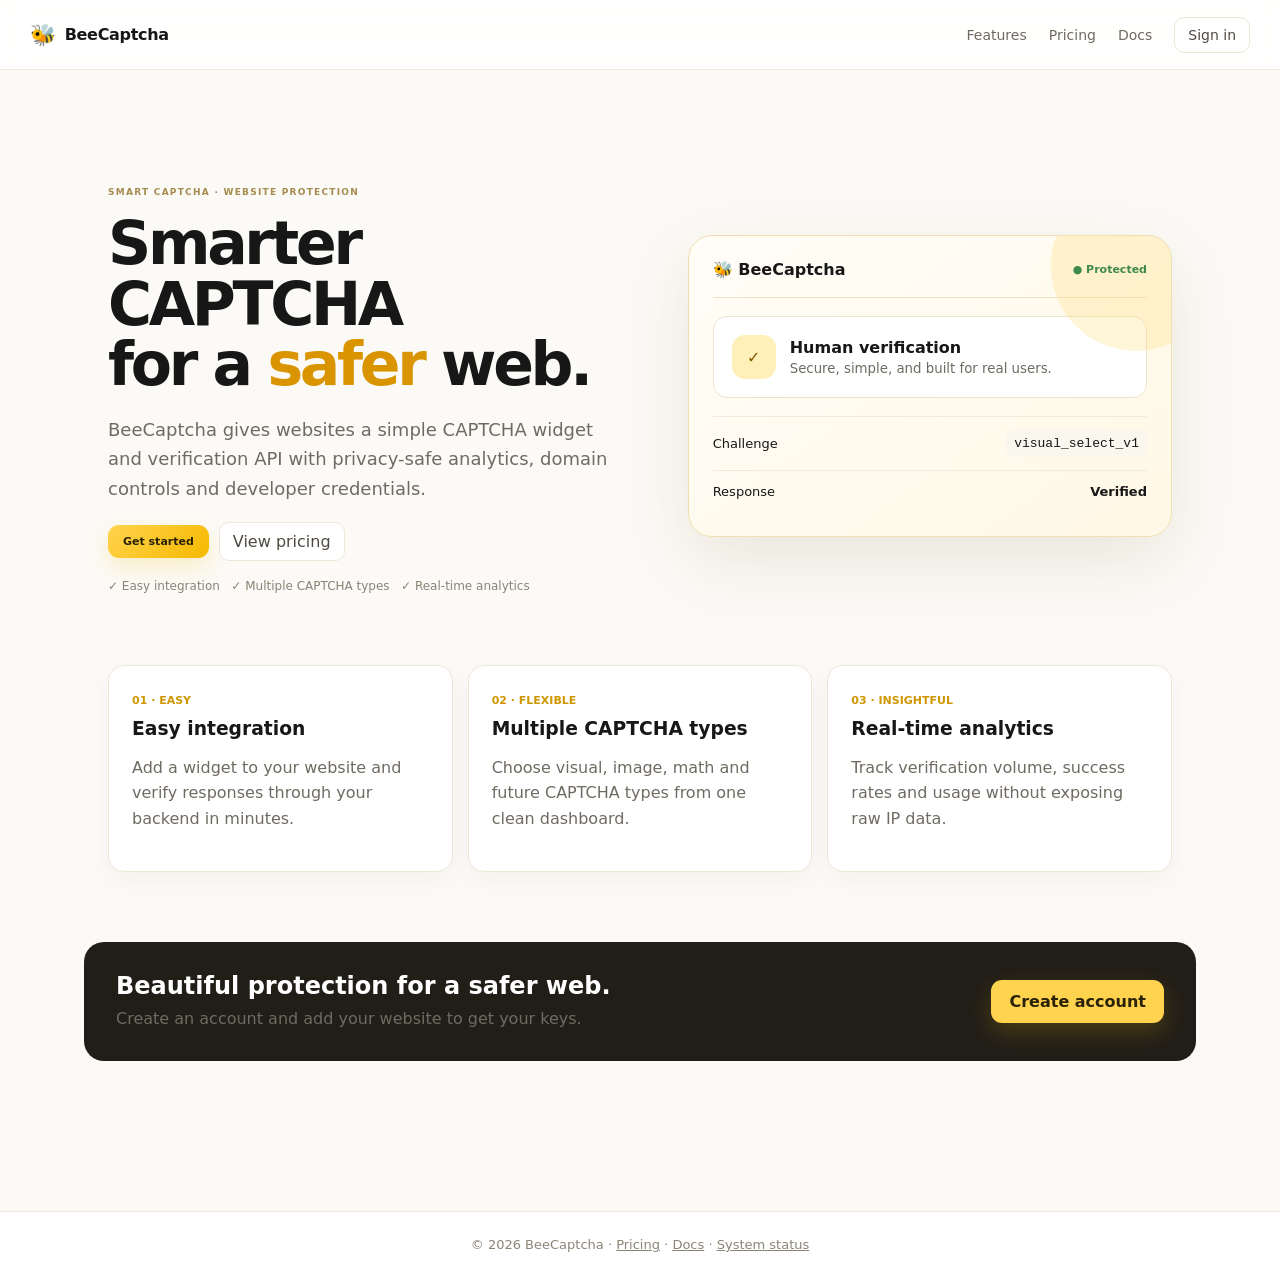
==== index.html @ d2705b49 "Add files via upload" ====
<!doctype html>
<html lang="vi">
<head>
<!-- BeeCaptcha v8 -->
<meta charset="utf-8"><meta name="viewport" content="width=device-width,initial-scale=1">
<title>BeeCaptcha — CAPTCHA API for websites</title>
<link rel="stylesheet" href="styles.css">
</head>
<body>
<header>
  <a class="brand" href="index.html">BeeCaptcha</a>
  <nav><a href="#features">Features</a><a href="pricing.html">Pricing</a><a href="docs.html">Docs</a><a href="login.html" class="ghost">Sign in</a></nav>
</header>
<main>
<section class="hero">
  <div>
    <span class="eyebrow">SMART CAPTCHA · WEBSITE PROTECTION</span>
    <h1>Smarter CAPTCHA<br>for a <span>safer</span> web.</h1>
    <p class="lead">BeeCaptcha gives websites a simple CAPTCHA widget and verification API with privacy-safe analytics, domain controls and developer credentials.</p>
    <div class="hero-actions"><a class="cta" href="login.html">Get started</a><a class="secondary" href="pricing.html">View pricing</a></div>
    <div class="trust">✓ Easy integration &nbsp; ✓ Multiple CAPTCHA types &nbsp; ✓ Real-time analytics</div>
  </div>
  <div class="hero-card">
    <div class="mock-top"><span>🐝 BeeCaptcha</span><span class="status">● Protected</span></div>
    <div class="mock-box"><div class="shield">✓</div><div><b>Human verification</b><small>Secure, simple, and built for real users.</small></div></div>
    <div class="mock-row"><span>Challenge</span><code>visual_select_v1</code></div>
    <div class="mock-row"><span>Response</span><strong>Verified</strong></div>
  </div>
</section>
<section id="features" class="feature-grid">
  <article><b>01 · EASY</b><h3>Easy integration</h3><p>Add a widget to your website and verify responses through your backend in minutes.</p></article>
  <article><b>02 · FLEXIBLE</b><h3>Multiple CAPTCHA types</h3><p>Choose visual, image, math and future CAPTCHA types from one clean dashboard.</p></article>
  <article><b>03 · INSIGHTFUL</b><h3>Real-time analytics</h3><p>Track verification volume, success rates and usage without exposing raw IP data.</p></article>
</section>
<section class="cta-band"><div><h2>Beautiful protection for a safer web.</h2><p>Create an account and add your website to get your keys.</p></div><a class="cta" href="login.html">Create account</a></section>
</main>
<footer>© 2026 BeeCaptcha · <a href="pricing.html">Pricing</a> · <a href="docs.html">Docs</a> · <a href="health.html">System status</a></footer>
</body></html>
---- styles.css ----
:root{--honey:#f6b900;--honey-2:#ffd34d;--cream:#fffaf0;--ink:#171717;--muted:#6f6b62;--line:#eee7d8;--card:#fff;--soft:#fff7df;--green:#16845b;--red:#c94343;--shadow:0 14px 40px rgba(68,48,8,.07)}
*{box-sizing:border-box}html{scroll-behavior:smooth}body{margin:0;font-family:Inter,ui-sans-serif,system-ui,-apple-system,BlinkMacSystemFont,"Segoe UI",sans-serif;background:#fbfaf6;color:var(--ink)}a{color:inherit}button,input,textarea,select{font:inherit}.brand{display:inline-flex;align-items:center;gap:9px;font-weight:850;color:var(--ink);text-decoration:none;letter-spacing:-.02em}.brand:before{content:"🐝";font-size:21px}.brand-mark{display:inline-grid;place-items:center;width:34px;height:34px;border-radius:11px;background:linear-gradient(135deg,#ffd34d,#f4ad00);box-shadow:0 5px 15px rgba(246,185,0,.22)}
header{height:70px;background:rgba(255,255,255,.9);border-bottom:1px solid var(--line);display:flex;align-items:center;justify-content:space-between;padding:0 30px;backdrop-filter:blur(12px);position:sticky;top:0;z-index:20}header nav{display:flex;align-items:center;gap:22px;color:#706b60;font-size:14px}header nav a{text-decoration:none}header nav a:hover{color:var(--ink)}
main{max-width:1160px;margin:0 auto;padding:38px 24px 80px}.top{display:flex;justify-content:space-between;align-items:end;gap:20px;margin-bottom:22px}.top small,.eyebrow{font-size:11px;letter-spacing:.16em;color:#9a8e73;font-weight:800}.top h1{font-size:34px;letter-spacing:-.035em;margin:7px 0}.top p{margin:0;color:var(--muted)}
button,#newSite{border:0;border-radius:11px;padding:10px 15px;font-weight:750;cursor:pointer;background:linear-gradient(135deg,var(--honey-2),var(--honey));color:#2a2109;box-shadow:0 6px 18px rgba(246,185,0,.18)}button:hover,#newSite:hover,.cta:hover{transform:translateY(-1px);filter:saturate(1.04)}.ghost,.secondary{background:#fff;color:#4f4a40;border:1px solid var(--line);box-shadow:none;border-radius:10px;padding:9px 13px;cursor:pointer}.ghost:hover,.secondary:hover{background:#fffaf0;border-color:#e4d7b7}.cta{display:inline-flex;align-items:center;justify-content:center;text-decoration:none;border-radius:11px;padding:12px 18px;font-weight:800;background:linear-gradient(135deg,var(--honey-2),var(--honey));color:#2a2109;box-shadow:0 9px 24px rgba(246,185,0,.2);transition:.16s}.secondary{display:inline-flex;text-decoration:none}
.alert{padding:11px 14px;border-radius:11px;margin:0 0 16px;display:none}.alert:not(:empty){display:block}.alert.ok{background:#edf9f3;color:#126d4c}.alert.bad{background:#fff0f0;color:#a53232}.billing-card{background:linear-gradient(90deg,#fff9e8,#fff);border:1px solid #f0dfae;border-radius:15px;padding:15px 18px;margin-bottom:18px;display:flex;align-items:center;gap:12px;box-shadow:0 7px 24px rgba(98,71,13,.04)}.billing-card:before{content:"✦";display:grid;place-items:center;width:34px;height:34px;border-radius:10px;background:#fff0b9;color:#8d6400}.billing-card b{font-size:13px}.billing-card span{font-size:12px;color:var(--muted)}
.sites{display:grid;gap:14px}.site{background:var(--card);border:1px solid var(--line);border-radius:17px;padding:19px;box-shadow:var(--shadow);transition:.16s}.site:hover{box-shadow:0 18px 48px rgba(68,48,8,.1);transform:translateY(-1px)}.sitehead{display:flex;justify-content:space-between;gap:14px;align-items:flex-start}.sitehead h2{margin:0 7px 7px 0;font-size:18px;display:inline-block;letter-spacing:-.02em}.siteactions{display:flex;gap:7px;flex-wrap:wrap;justify-content:flex-end}.pill{display:inline-block;border-radius:999px;background:#f7f3e8;color:#6c6558;padding:4px 9px;font-size:10px;margin-right:4px;font-weight:800;letter-spacing:.04em}.pill.active{background:#eaf8f1;color:#08754d}.pill.disabled{background:#fff0f0;color:#ad3b3b}.row{display:flex;align-items:center;gap:12px;border-top:1px solid #f3eee4;padding:12px 0;font-size:14px}.row b{width:82px;color:#9a9386;font-size:10px;text-transform:uppercase;letter-spacing:.08em}.row code{flex:1;overflow:auto;background:#faf8f3;padding:8px 10px;border-radius:8px;font-size:11px;color:#534d43}.row:last-child code{font-size:10px}.empty{background:#fff;border:1px dashed #dfd4bd;border-radius:16px;padding:45px;text-align:center;color:var(--muted)}
dialog{border:0;border-radius:20px;padding:25px;width:min(590px,calc(100vw - 28px));box-shadow:0 28px 80px rgba(45,32,5,.2);color:var(--ink)}dialog::backdrop{background:rgba(31,24,8,.38);backdrop-filter:blur(4px)}dialog h2{margin:0 0 7px;letter-spacing:-.03em}label{display:block;font-size:13px;font-weight:700;margin-top:15px;color:#4b463d}input,textarea,select{display:block;width:100%;margin-top:7px;padding:11px 12px;border:1px solid #ddd5c4;border-radius:10px;background:#fff;color:var(--ink);outline:none}input:focus,textarea:focus,select:focus{border-color:#efb600;box-shadow:0 0 0 3px rgba(246,185,0,.12)}textarea{resize:vertical}.muted{color:var(--muted);font-size:13px}.actions{display:flex;justify-content:flex-end;gap:8px;margin-top:22px}.secret{display:block;background:#211e18;color:#fff;padding:14px;border-radius:11px;word-break:break-all;margin-top:14px}.stats{display:grid;grid-template-columns:repeat(4,1fr);gap:10px;margin:18px 0 24px}.stats>div{background:#fffaf0;border:1px solid #eee2c4;border-radius:13px;padding:15px}.stats b{display:block;font-size:24px}.stats span{display:block;color:var(--muted);font-size:12px;margin-top:3px}.events{border-top:1px solid var(--line)}.events>div{display:flex;align-items:center;gap:8px;padding:10px 0;border-bottom:1px solid #f1ede5;font-size:13px}.events time{margin-left:auto;color:var(--muted);font-size:12px}.dot{width:8px;height:8px;border-radius:50%;display:inline-block;background:#aaa}.dot.ok{background:#1aaa73}.dot.fail{background:#df5757}
/* Landing */.hero{max-width:1160px;margin:0 auto;padding:72px 24px 52px;display:grid;grid-template-columns:1.04fr .96fr;gap:55px;align-items:center}.hero h1{font-size:60px;line-height:1.01;letter-spacing:-.055em;margin:14px 0 20px}.hero h1 span{color:#d99400}.lead{font-size:18px;line-height:1.65;color:var(--muted);max-width:650px}.hero-actions{display:flex;gap:10px;margin:28px 0 18px}.trust{font-size:12px;color:#8a8376}.hero-card{position:relative;background:linear-gradient(145deg,#fffdf7,#fff8e6);border:1px solid #f0dfb0;border-radius:24px;padding:24px;box-shadow:0 24px 70px rgba(112,77,5,.11);overflow:hidden}.hero-card:after{content:"";position:absolute;width:170px;height:170px;border-radius:50%;background:rgba(255,211,77,.22);right:-50px;top:-55px}.mock-top,.mock-row{display:flex;justify-content:space-between;gap:12px;align-items:center}.mock-top{font-weight:850;padding-bottom:18px;border-bottom:1px solid #eee3c8}.status{font-size:11px;color:#08754d}.mock-box{display:flex;gap:14px;align-items:center;background:#fff;border:1px solid #eee4ce;border-radius:14px;padding:18px;margin:18px 0}.shield{width:44px;height:44px;border-radius:13px;display:grid;place-items:center;background:#fff0b9;color:#805900;font-weight:900}.mock-box small{display:block;color:var(--muted);margin-top:4px}.mock-row{padding:13px 0;border-top:1px solid #f0eadf;font-size:13px}.mock-row code{background:#faf7ee;padding:6px 8px;border-radius:7px}.feature-grid{max-width:1160px;margin:0 auto;padding:20px 24px 70px;display:grid;grid-template-columns:repeat(3,1fr);gap:15px}.feature-grid article{background:#fff;border:1px solid var(--line);border-radius:16px;padding:23px;box-shadow:0 8px 25px rgba(68,48,8,.04)}.feature-grid article>b{font-size:11px;color:#d09600}.feature-grid h3{margin:10px 0 7px}.feature-grid p,.cta-band p{color:var(--muted);line-height:1.6}.cta-band{max-width:1112px;margin:0 auto 70px;background:#211e18;color:#fff;border-radius:20px;padding:30px 32px;display:flex;justify-content:space-between;align-items:center;gap:20px}.cta-band h2{margin:0}.cta-band p{margin:6px 0 0}.cta-band .cta{background:#ffd34d;color:#2a2109}footer{text-align:center;border-top:1px solid var(--line);padding:25px;color:#8b8477;font-size:13px;background:#fff}
/* Auth */.auth{max-width:520px;margin:0 auto;padding:70px 22px}.auth .brand{margin-bottom:25px}.box{background:#fff;border:1px solid var(--line);border-radius:20px;padding:30px;box-shadow:0 20px 60px rgba(68,48,8,.08)}.box h1{margin:0 0 8px;letter-spacing:-.035em}.box p{color:var(--muted)}.box .cta{width:100%;margin-top:12px;cursor:pointer}.box input{font-size:15px}.box #msg{margin-top:14px;color:#08754d;font-size:13px}
/* CAPTCHA picker */.captcha-picker{margin-top:17px}.picker-label{font-size:13px;font-weight:800;color:#4b463d}.captcha-options{display:grid;grid-template-columns:repeat(2,minmax(0,1fr));gap:10px;margin-top:10px}.captcha-options.compact{grid-template-columns:repeat(2,minmax(0,1fr))}.captcha-option{position:relative;text-align:left;display:flex;align-items:center;gap:11px;min-height:76px;padding:12px;border:1px solid #e1d8c5;border-radius:13px;background:#fff;color:var(--ink);cursor:pointer;transition:.15s}.captcha-option:hover{border-color:#e5b625;background:#fffaf0}.captcha-option.selected{border:2px solid #e6ab00;padding:11px;background:#fff9e5;box-shadow:0 5px 15px rgba(246,185,0,.1)}.captcha-icon{width:39px;height:39px;display:grid;place-items:center;flex:0 0 39px;border-radius:11px;background:#fff0b9;color:#805900;font-weight:850;font-size:18px}.captcha-option b{display:block;font-size:13px}.captcha-option small{display:block;color:#7b756a;font-size:11px;line-height:1.35;margin-top:3px}.captcha-check{position:absolute;right:9px;top:8px;width:18px;height:18px;border-radius:50%;display:none;place-items:center;background:#e4aa00;color:#fff;font-size:11px}.captcha-option.selected .captcha-check{display:grid}.captcha-badge{display:inline-flex;align-items:center;padding:6px 9px;border-radius:999px;background:#fff4ce;color:#7a5800;font-size:12px;font-weight:750}
/* Integration */.narrow{max-width:1000px;margin:0 auto;padding:30px 24px 70px}.topbar{position:static;height:auto;border:0;padding:0;background:transparent;backdrop-filter:none}.compact-hero{padding:50px 0 28px;display:block}.compact-hero h1{font-size:44px;letter-spacing:-.045em;max-width:800px}.codebox{display:block;overflow:auto;white-space:pre-wrap;background:#211e18;color:#fff6d9;padding:17px;border-radius:12px;line-height:1.55;font-size:12px;margin:14px 0}.card{background:#fff;border:1px solid var(--line);border-radius:17px;padding:22px;margin:14px 0;box-shadow:0 9px 30px rgba(68,48,8,.04)}.primary{background:linear-gradient(135deg,var(--honey-2),var(--honey))}.warning{border-left:4px solid #e8b100;background:#fffaf0}.warning li{margin:8px 0}
/* Pricing */.pricing{display:grid;grid-template-columns:repeat(3,1fr);gap:18px;margin-top:30px}.price{background:#fff;border:1px solid var(--line);border-radius:18px;padding:27px;box-shadow:0 9px 28px rgba(68,48,8,.04);position:relative}.price.featured{border:2px solid #efb400;box-shadow:0 14px 42px rgba(246,185,0,.14);transform:translateY(-5px)}.price.featured:before{content:"MOST POPULAR";position:absolute;right:17px;top:17px;background:#fff0b9;color:#7b5800;font-size:9px;font-weight:900;padding:5px 8px;border-radius:999px;letter-spacing:.08em}.price h2{margin:0}.amount{font-size:38px;font-weight:850;margin:16px 0 5px;letter-spacing:-.04em}.per{color:var(--muted);font-size:13px}.price ul{padding-left:20px;line-height:2;color:#5d584f}.price button{width:100%;margin-top:14px;padding:11px;border-radius:10px;border:1px solid #dfd5c1;background:#fff;cursor:pointer;font-weight:750}.price.featured button{background:linear-gradient(135deg,var(--honey-2),var(--honey));color:#2a2109;border-color:#e5ae00}.note{margin-top:28px;color:var(--muted);font-size:13px}
/* App dashboard shell */.app-body{background:#fbfaf6}.app-shell{min-height:100vh;display:grid;grid-template-columns:238px 1fr}.app-sidebar{position:sticky;top:0;height:100vh;background:#fff;border-right:1px solid var(--line);padding:23px 16px;display:flex;flex-direction:column}.app-sidebar .brand{padding:0 10px 24px}.side-nav{display:grid;gap:5px}.side-nav a{display:flex;align-items:center;gap:11px;text-decoration:none;color:#777064;padding:11px 12px;border-radius:10px;font-size:13px;font-weight:650}.side-nav a:hover,.side-nav a.active{background:#fff3ca;color:#765300}.side-nav a span{width:20px;text-align:center;font-size:15px}.side-bottom{margin-top:auto;background:#fff9e8;border:1px solid #f0dfae;border-radius:14px;padding:14px}.side-bottom b{display:block}.side-bottom small{display:block;color:var(--muted);margin:5px 0 12px}.app-content{min-width:0}.app-topbar{height:72px;background:rgba(255,255,255,.88);border-bottom:1px solid var(--line);display:flex;align-items:center;justify-content:space-between;padding:0 30px;position:sticky;top:0;z-index:10;backdrop-filter:blur(12px)}.search{max-width:500px;flex:1;background:#faf8f3;border:1px solid #eee5d3;border-radius:11px;padding:10px 13px;color:#8a8376;font-size:13px}.profile{display:flex;align-items:center;gap:10px;font-size:12px}.avatar{width:34px;height:34px;border-radius:50%;display:grid;place-items:center;background:#25231e;color:#fff;font-weight:800}.profile small{display:block;color:var(--muted)}.app-main{max-width:none;margin:0;padding:30px 32px 70px}.dashboard-hero{background:linear-gradient(110deg,#fff9e8,#fffdf8 62%,#fff4c9);border:1px solid #f0dfb0;border-radius:20px;padding:28px;display:flex;justify-content:space-between;gap:24px;align-items:center;overflow:hidden;position:relative}.dashboard-hero:after{content:"🐝";position:absolute;right:40px;top:25px;font-size:72px;opacity:.16}.dashboard-hero h1{font-size:30px;letter-spacing:-.04em;margin:8px 0}.dashboard-hero p{color:var(--muted);max-width:650px;margin:0}.hero-chips{display:flex;gap:8px;flex-wrap:wrap;margin-top:18px}.hero-chip{background:#fff;border:1px solid #eee0bd;padding:8px 11px;border-radius:10px;font-size:11px;font-weight:700;color:#6d5b2b}.dashboard-stats{display:grid;grid-template-columns:repeat(4,1fr);gap:12px;margin:16px 0}.stat-card{background:#fff;border:1px solid var(--line);border-radius:15px;padding:17px;box-shadow:0 7px 25px rgba(68,48,8,.04)}.stat-card small{color:#8e877a}.stat-card b{display:block;font-size:28px;letter-spacing:-.04em;margin:7px 0}.stat-card span{font-size:11px;color:#18805a}.section-head{display:flex;justify-content:space-between;align-items:center;margin:24px 0 11px}.section-head h2{font-size:18px;margin:0}.section-head p{font-size:12px;color:var(--muted);margin:3px 0 0}.quick-grid{display:grid;grid-template-columns:repeat(4,1fr);gap:10px;margin-bottom:18px}.quick-card{background:#fff;border:1px solid var(--line);border-radius:14px;padding:15px;text-decoration:none}.quick-card strong{display:block;font-size:13px}.quick-card small{display:block;color:var(--muted);margin-top:5px;line-height:1.4}.quick-icon{width:35px;height:35px;border-radius:10px;display:grid;place-items:center;background:#fff0b9;margin-bottom:10px}.dashboard-sites .site{border-radius:15px}.dashboard-sites .sitehead{align-items:center}.dashboard-sites .row{display:none}.dashboard-sites .sitehead>div:first-child:after{content:"Protected website";display:block;font-size:11px;color:#9a9386;margin-top:3px}.dashboard-bottom{display:grid;grid-template-columns:1.2fr .8fr;gap:14px;margin-top:14px}.panel{background:#fff;border:1px solid var(--line);border-radius:16px;padding:19px}.panel h3{margin:0 0 14px}.panel p{color:var(--muted);font-size:13px;line-height:1.5}.pro-panel{background:linear-gradient(145deg,#fff8df,#fff);border-color:#f0dfb0}
@media(max-width:980px){.app-shell{grid-template-columns:74px 1fr}.app-sidebar{padding:18px 10px}.app-sidebar .brand{font-size:0;justify-content:center}.app-sidebar .brand:before{font-size:24px}.side-nav a{justify-content:center}.side-nav a span{font-size:17px}.side-nav a:not(.active){font-size:0}.side-bottom{display:none}.dashboard-stats,.quick-grid{grid-template-columns:repeat(2,1fr)}.dashboard-bottom{grid-template-columns:1fr}.dashboard-hero:after{right:15px}}
@media(max-width:760px){header{padding:0 16px}header nav a:not(.ghost){display:none}main{padding:28px 14px}.hero{grid-template-columns:1fr;padding-top:45px;gap:30px}.hero h1{font-size:45px}.feature-grid{grid-template-columns:1fr}.cta-band{margin:0 14px 50px;flex-direction:column;align-items:flex-start}.top,.sitehead{align-items:stretch;flex-direction:column}.row{flex-wrap:wrap}.row b{width:100%}.stats{grid-template-columns:repeat(2,1fr)}.captcha-options,.captcha-options.compact{grid-template-columns:1fr}.pricing{grid-template-columns:1fr}.price.featured{transform:none}.app-shell{display:block}.app-sidebar{position:fixed;left:0;right:0;bottom:0;top:auto;height:64px;z-index:30;border-right:0;border-top:1px solid var(--line);padding:7px 12px}.app-sidebar .brand,.side-bottom{display:none}.side-nav{display:flex;justify-content:space-around}.side-nav a{font-size:0;padding:7px 12px}.side-nav a span{font-size:18px}.app-topbar{padding:0 14px}.search{display:none}.app-main{padding:18px 14px 85px}.dashboard-hero{padding:21px}.dashboard-hero h1{font-size:25px}.dashboard-hero:after{display:none}.dashboard-stats{grid-template-columns:repeat(2,1fr)}.quick-grid{grid-template-columns:repeat(2,1fr)}}
/* BeeCaptcha production dashboard refinement */
.dashboard-hero{min-height:250px;padding:34px 38px;background:radial-gradient(circle at 88% 20%,rgba(255,211,77,.28),transparent 28%),linear-gradient(115deg,#fff8df 0%,#fffdf8 58%,#fff5cc 100%)}
.hero-copy{position:relative;z-index:2}.hero-copy h1{font-size:36px;line-height:1.08;margin:10px 0 12px;letter-spacing:-.055em}.hero-copy h1 em{font-style:normal;color:#d79c00}.hero-copy p{max-width:620px;line-height:1.6}.hero-actions{display:flex;gap:10px;align-items:center;margin-top:20px}.hero-link{background:#fff}.hero-art{position:relative;width:260px;height:180px;flex:0 0 260px}.bee-mark{position:absolute;right:64px;top:27px;font-size:88px;filter:drop-shadow(0 12px 12px rgba(130,91,0,.13));transform:rotate(-6deg)}.shield-mark{position:absolute;right:34px;bottom:23px;width:55px;height:55px;border-radius:18px;display:grid;place-items:center;background:#ffc928;color:#473300;font-weight:900;font-size:25px;box-shadow:0 12px 25px rgba(225,167,0,.2);transform:rotate(7deg)}.hex{position:absolute;width:68px;height:59px;background:#ffe7a1;clip-path:polygon(25% 0,75% 0,100% 50%,75% 100%,25% 100%,0 50%);opacity:.55}.hex.h1{right:8px;top:10px}.hex.h2{left:10px;bottom:10px;width:48px;height:42px}.hero-chips{margin-top:20px}.dashboard-stats{gap:14px}.stat-card{position:relative;min-height:112px;padding:17px 17px 15px 58px}.stat-icon{position:absolute;left:17px;top:19px;width:31px;height:31px;border-radius:10px;display:grid;place-items:center;font-weight:900}.sites-icon{background:#fff0c0;color:#b57900}.verify-icon{background:#e5f7ec;color:#168255}.blocked-icon{background:#ffe9e9;color:#d75b5b}.plan-icon{background:#eee8ff;color:#7454c9}.stat-card b{font-size:27px}.billing-card.premium-billing{display:flex;align-items:center;justify-content:space-between;gap:18px;padding:14px 17px}.premium-billing>div{display:grid;grid-template-columns:auto auto auto;align-items:center;gap:12px}.billing-label{font-size:11px;text-transform:uppercase;letter-spacing:.08em;color:#a0937c}.premium-billing b{font-size:14px}.premium-billing span:last-child{color:var(--muted);font-size:12px}.small-cta{padding:8px 12px;font-size:11px}.site-card-modern{padding:17px 18px;display:grid;grid-template-columns:minmax(220px,1.4fr) auto minmax(220px,1fr);grid-template-areas:"main meta key" "actions actions actions";gap:13px 18px;border:1px solid #e9e2d4;background:#fff;box-shadow:0 7px 26px rgba(68,48,8,.035)}.site-main{grid-area:main;display:flex;gap:12px;align-items:center}.site-avatar{width:42px;height:42px;border-radius:13px;display:grid;place-items:center;background:linear-gradient(145deg,#fff0b5,#ffd64f);color:#725100;font-weight:900;box-shadow:inset 0 0 0 1px rgba(177,126,0,.1)}.site-avatar.large{width:52px;height:52px;font-size:18px}.site-title-row{display:flex;align-items:center;gap:8px}.site-title h2{font-size:14px;margin:0}.site-title p{font-size:11px;color:#8e877a;margin:4px 0 0;max-width:230px;overflow:hidden;text-overflow:ellipsis;white-space:nowrap}.site-meta{grid-area:meta;display:flex;align-items:center;gap:8px;justify-content:center}.site-plan{font-size:10px;color:#8a8171;font-weight:800}.site-key-preview{grid-area:key;display:grid;grid-template-columns:auto 1fr auto;align-items:center;gap:8px;background:#faf8f3;border:1px solid #eee7d9;padding:7px 8px;border-radius:10px}.site-key-preview small{font-size:9px;color:#9a9182;text-transform:uppercase}.site-key-preview code{font-size:10px;overflow:hidden;text-overflow:ellipsis;white-space:nowrap}.site-key-preview button{padding:5px 8px;font-size:10px}.site-actions{grid-area:actions;border-top:1px solid #f0ece4;padding-top:12px;display:flex;gap:7px;justify-content:flex-end}.site-actions .ghost{padding:7px 10px;font-size:10px}.icon-button{border:1px solid #e7dfcf;background:#fff;border-radius:9px;cursor:pointer;padding:6px 9px}.dashboard-grid{display:grid;grid-template-columns:1.35fr .65fr;gap:14px;margin-top:14px}.panel-head{display:flex;justify-content:space-between;align-items:flex-start;gap:12px}.panel-head h3{margin:0;font-size:15px}.panel-head p{margin:4px 0 0;color:var(--muted);font-size:11px}.mini-chart{height:160px;margin-top:16px;display:flex;align-items:flex-end}.bars{width:100%;height:140px;display:grid;grid-template-columns:repeat(30,1fr);gap:3px;align-items:end}.bar-day{height:100%;display:flex;align-items:flex-end;justify-content:center}.bar-stack{height:100%;width:100%;display:flex;flex-direction:column-reverse;justify-content:flex-start;align-items:center;gap:1px}.bar-stack i{display:block;width:70%;min-height:0;border-radius:3px 3px 1px 1px}.bar-ok{background:#f5bf27}.bar-bad{background:#f2a3a3}.chart-axis{display:flex;justify-content:space-between;color:#a29a8b;font-size:9px;margin-top:4px}.chart-legend{display:flex;gap:18px;font-size:10px;color:#8b8478;margin-top:10px}.chart-legend span{display:flex;align-items:center;gap:5px}.chart-legend i{width:7px;height:7px;border-radius:50%;display:inline-block}.legend-success{background:#f5bf27}.legend-failed{background:#f2a3a3}.activity-list{margin-top:13px}.activity-item{display:grid;grid-template-columns:28px 1fr auto;gap:9px;align-items:center;padding:10px 0;border-bottom:1px solid #f1ede5}.activity-item:last-child{border-bottom:0}.activity-dot{width:26px;height:26px;border-radius:9px;display:grid;place-items:center;font-size:11px;font-weight:900}.activity-dot.success{background:#e5f7ec;color:#168255}.activity-dot.failed{background:#ffe9e9;color:#c64f4f}.activity-item b{display:block;font-size:11px}.activity-item small{display:block;color:#958c7d;font-size:10px;margin-top:2px}.activity-item time{font-size:9px;color:#a29a8d}.chart-empty{height:100%;display:grid;place-items:center;color:#9b9385;font-size:11px;width:100%}.quick-section{margin-top:5px}.quick-card{position:relative;min-height:120px}.quick-card>span:last-child{position:absolute;right:15px;top:17px;color:#9e8960}.pro-banner{margin-top:18px;border:1px solid #efdfb0;border-radius:18px;padding:22px 24px;background:linear-gradient(115deg,#fff8de,#fffdf8);display:flex;justify-content:space-between;align-items:center;gap:20px}.pro-banner h2{margin:5px 0 4px;font-size:21px}.pro-banner p{margin:0;color:var(--muted);font-size:12px}.empty-modern{text-align:center;padding:46px 24px}.empty-icon{font-size:36px;margin-bottom:6px}.empty-modern h3{margin:4px 0}.empty-modern p{color:var(--muted);font-size:12px;margin:6px 0 16px}.detail-dialog{width:min(720px,calc(100% - 28px));border:0;border-radius:20px;padding:0;box-shadow:0 30px 100px rgba(33,29,20,.24);background:#fff}.detail-dialog::backdrop{background:rgba(28,24,17,.38);backdrop-filter:blur(3px)}.detail-dialog form{padding:26px}.dialog-close{position:absolute;right:17px;top:15px;border:0;background:#f7f4ee;width:30px;height:30px;border-radius:50%;font-size:20px;cursor:pointer;color:#70685b}.detail-head{display:flex;align-items:center;gap:12px;padding-right:35px}.detail-head h2{margin:2px 0;font-size:21px}.detail-head p{margin:0;color:var(--muted);font-size:11px}.detail-head>.pill{margin-left:auto}.detail-grid{display:grid;grid-template-columns:repeat(3,1fr);gap:9px;margin:20px 0}.detail-box{background:#faf8f3;border:1px solid #eee7da;border-radius:12px;padding:13px}.detail-box small{display:block;color:#9a9182;font-size:9px;text-transform:uppercase;letter-spacing:.08em}.detail-box b{display:block;margin-top:5px;font-size:12px}.detail-section{border-top:1px solid #eee9df;padding-top:17px;margin-top:17px}.detail-section h3{font-size:13px;margin:0 0 8px}.detail-code{display:block;padding:12px;border-radius:10px;background:#211e18;color:#fff4ce;overflow:auto}.detail-actions{display:flex;gap:8px}.muted{color:var(--muted)}
@media(max-width:980px){.site-card-modern{grid-template-columns:1fr auto;grid-template-areas:"main meta" "key key" "actions actions"}.dashboard-grid{grid-template-columns:1fr}.hero-art{opacity:.65}.premium-billing>div{grid-template-columns:auto auto}.premium-billing span:last-child{grid-column:1/-1}.premium-billing{align-items:flex-start}}
@media(max-width:760px){.dashboard-hero{padding:24px}.hero-copy h1{font-size:28px}.hero-art{display:none}.hero-actions{flex-wrap:wrap}.site-card-modern{grid-template-columns:1fr;grid-template-areas:"main" "meta" "key" "actions"}.site-meta{justify-content:flex-start}.site-actions{justify-content:flex-start;flex-wrap:wrap}.dashboard-grid{grid-template-columns:1fr}.premium-billing{display:block}.premium-billing .small-cta{display:inline-block;margin-top:10px}.detail-grid{grid-template-columns:1fr}.detail-actions{flex-direction:column}.pro-banner{align-items:flex-start;flex-direction:column}.quick-card{min-height:105px}}

/* BeeCaptcha analytics workspace */
.analytics-dialog{width:min(1040px,calc(100% - 24px));max-height:min(900px,calc(100vh - 24px));border:0;border-radius:24px;padding:0;background:#fbfaf7;box-shadow:0 34px 110px rgba(38,31,17,.28);overflow:auto}.analytics-dialog::backdrop{background:rgba(29,24,17,.44);backdrop-filter:blur(5px)}.analytics-dialog form{padding:28px}.analytics-modal-head{display:flex;justify-content:space-between;gap:20px;align-items:flex-start;padding-bottom:20px;border-bottom:1px solid #ece5d9}.analytics-modal-head h2{font-size:25px;letter-spacing:-.035em;margin:5px 0 3px}.analytics-modal-head .muted{font-size:11px;margin:0}.analytics-head-actions{display:flex;align-items:center;gap:8px}.analytics-head-actions .dialog-close{position:static;flex:0 0 auto}.analytics-head-actions button:disabled{opacity:.45;cursor:not-allowed}.analytics-kpis{display:grid;grid-template-columns:repeat(4,1fr);gap:10px;margin:18px 0}.analytics-kpi{display:flex;align-items:center;gap:10px;background:#fff;border:1px solid #eee6d8;border-radius:15px;padding:14px;box-shadow:0 5px 18px rgba(55,42,12,.035)}.analytics-kpi>div{min-width:0}.analytics-kpi small{display:block;text-transform:uppercase;letter-spacing:.06em;color:#9c927f;font-size:8px}.analytics-kpi b{display:block;font-size:21px;margin-top:3px;letter-spacing:-.025em}.analytics-kpi span:last-child{display:block;color:#9a9182;font-size:9px;margin-top:2px;white-space:nowrap;overflow:hidden;text-overflow:ellipsis}.kpi-icon{width:34px;height:34px;border-radius:11px;display:grid;place-items:center;font-weight:900;flex:0 0 auto}.kpi-icon.yellow{background:#fff0bf;color:#b37a00}.kpi-icon.green{background:#e5f7ec;color:#168255}.kpi-icon.red{background:#ffe9e9;color:#c84e4e}.kpi-icon.purple{background:#eee8ff;color:#7454c9}.analytics-main-grid{display:grid;grid-template-columns:1.55fr .75fr;gap:12px}.analytics-card{background:#fff;border:1px solid #ece5d9;border-radius:17px;padding:18px;box-shadow:0 5px 18px rgba(55,42,12,.025)}.analytics-card-head{display:flex;justify-content:space-between;gap:12px;align-items:flex-start}.analytics-card-head h3{font-size:13px;margin:0}.analytics-card-head p{font-size:10px;color:#978e80;margin:4px 0 0}.analytics-badge{font-size:9px;font-weight:800;color:#8d6c25;background:#fff6d8;border:1px solid #f1e0a9;padding:5px 8px;border-radius:999px;white-space:nowrap}.trend-chart{display:grid;grid-template-columns:32px 1fr;gap:8px;margin-top:20px;height:185px}.trend-y{display:flex;flex-direction:column;justify-content:space-between;color:#aaa293;font-size:8px;text-align:right;padding:0 0 4px}.trend-bars{display:grid;grid-template-columns:repeat(30,1fr);gap:3px;height:100%;align-items:end;border-bottom:1px solid #eee8dc;background:repeating-linear-gradient(to bottom,transparent 0,transparent 45px,#f1ede6 46px)}.trend-day{height:100%;display:flex;align-items:flex-end}.trend-stack{height:100%;width:100%;display:flex;flex-direction:column-reverse;justify-content:flex-start;align-items:center;gap:1px}.trend-stack i{display:block;width:72%;border-radius:3px 3px 1px 1px}.trend-ok{background:#f3bd27}.trend-fail{background:#ee9c9c}.trend-axis{display:flex;justify-content:space-between;padding:5px 0 0 40px;color:#a59c8d;font-size:8px}.analytics-legend{margin-top:8px}.snapshot-card{min-width:0}.snapshot-row{display:flex;justify-content:space-between;align-items:center;gap:10px;padding:11px 0;border-bottom:1px solid #f0ece4;font-size:10px}.snapshot-row:last-child{border-bottom:0}.snapshot-row>span{color:#958c7d}.snapshot-row b{font-size:10px;text-align:right}.events-card{margin-top:12px}.event-list{margin-top:12px;display:grid;grid-template-columns:1fr 1fr;gap:0 20px}.event-row{display:grid;grid-template-columns:28px 1fr auto;align-items:center;gap:8px;padding:10px 0;border-bottom:1px solid #f0ece4}.event-row:nth-last-child(-n+2){border-bottom:0}.event-status{width:25px;height:25px;border-radius:8px;display:grid;place-items:center;font-size:10px;font-weight:900}.event-status.ok{background:#e6f7ec;color:#168255}.event-status.fail{background:#ffe8e8;color:#c84e4e}.event-row b{display:block;font-size:10px}.event-row small{display:block;font-size:9px;color:#9c9384;margin-top:2px}.event-row strong{font-size:9px;color:#7f776b}.event-row strong{font-weight:800}.analytics-empty{padding:35px 10px;text-align:center;display:grid;gap:4px;color:#978e80}.analytics-empty div{font-size:26px;color:#d1aa48}.analytics-empty b{color:#625a4d;font-size:12px}.analytics-empty span{font-size:10px}.analytics-loading{height:280px;display:grid;place-items:center;color:#968d7f;font-size:11px}
@media(max-width:900px){.analytics-kpis{grid-template-columns:repeat(2,1fr)}.analytics-main-grid{grid-template-columns:1fr}.event-list{grid-template-columns:1fr}.event-row:nth-last-child(-n+2){border-bottom:1px solid #f0ece4}.event-row:last-child{border-bottom:0}}
@media(max-width:600px){.analytics-dialog form{padding:20px 15px}.analytics-modal-head{align-items:flex-start}.analytics-head-actions .ghost{display:none}.analytics-modal-head h2{font-size:21px}.analytics-kpis{grid-template-columns:1fr 1fr}.analytics-kpi{padding:11px}.analytics-kpi b{font-size:18px}.analytics-kpi span:last-child{display:none}.analytics-card{padding:14px}.trend-chart{height:145px}.trend-bars{gap:2px}.trend-stack i{width:85%}}

/* BeeCaptcha website detail workspace */
.website-main{max-width:1240px}.back-link{display:inline-flex;color:#857b6b;text-decoration:none;font-size:11px;font-weight:700;margin-bottom:14px}.back-link:hover{color:#b37a00}.website-hero{background:linear-gradient(120deg,#fffdf8,#fff6d8);border:1px solid #efdfb0;border-radius:20px;padding:22px 24px;display:flex;justify-content:space-between;align-items:center;gap:20px;box-shadow:0 8px 30px rgba(55,42,12,.04)}.website-identity{display:flex;align-items:center;gap:14px}.site-avatar.xl{width:54px;height:54px;border-radius:17px;font-size:20px}.website-hero h1{margin:3px 0 3px;font-size:27px;letter-spacing:-.04em}.website-hero p{margin:0;color:#8d8476;font-size:11px}.website-meta{display:flex;align-items:center;gap:7px;margin-top:10px}.website-hero-actions{display:flex;gap:8px;align-items:center}.website-tabs{display:flex;gap:4px;border-bottom:1px solid #ebe5da;margin:18px 0 14px;padding:0 4px}.website-tabs a{padding:10px 13px;color:#8d8476;text-decoration:none;font-size:11px;font-weight:800;border-bottom:2px solid transparent}.website-tabs a.active,.website-tabs a:hover{color:#9b6900;border-bottom-color:#f5bf27}.website-kpis{display:grid;grid-template-columns:repeat(4,1fr);gap:10px;margin-bottom:12px}.website-kpi{display:flex;align-items:center;gap:11px;background:#fff;border:1px solid #ece5d9;border-radius:16px;padding:15px;box-shadow:0 5px 18px rgba(55,42,12,.025)}.website-kpi small{display:block;text-transform:uppercase;letter-spacing:.06em;color:#9c927f;font-size:8px}.website-kpi b{display:block;font-size:21px;margin-top:3px;letter-spacing:-.025em}.website-kpi span:last-child{display:block;color:#9a9182;font-size:9px;margin-top:2px}.website-content-grid{display:grid;grid-template-columns:1.55fr .75fr;gap:12px}.website-chart-card{min-height:290px}.website-events{margin-top:12px}.website-integration,.settings-panel{margin-top:12px;scroll-margin-top:20px}.integration-title{display:flex;justify-content:space-between;gap:14px;align-items:flex-start;margin-bottom:18px}.integration-title h2{margin:4px 0;font-size:20px;letter-spacing:-.03em}.integration-title p{margin:0;color:#938a7b;font-size:11px}.integration-layout{display:grid;grid-template-columns:1fr 1fr;gap:12px}.integration-step{display:flex;align-items:center;gap:8px;font-size:11px;font-weight:800;margin-bottom:8px}.integration-step b{width:23px;height:23px;border-radius:8px;background:#fff0bf;color:#a96f00;display:grid;place-items:center}.integration-layout .detail-code{min-height:145px;white-space:pre-wrap;font-size:10px;line-height:1.55}.integration-warning{margin-top:12px;padding:11px 13px;border-radius:10px;background:#fff7dc;border:1px solid #f1dfaa;color:#85651d;font-size:10px}.site-settings-form{display:grid;grid-template-columns:1fr 1fr;gap:13px}.site-settings-form label{font-size:10px;font-weight:800;color:#655d51}.site-settings-form label:nth-child(2){grid-row:span 2}.site-settings-form input,.site-settings-form textarea,.site-settings-form select{display:block;width:100%;margin-top:6px;border:1px solid #e8e1d5;background:#fff;border-radius:10px;padding:10px 11px;font:inherit;font-size:11px;color:#28251f;outline:none;box-sizing:border-box}.site-settings-form input:focus,.site-settings-form textarea:focus,.site-settings-form select:focus{border-color:#edbb2a;box-shadow:0 0 0 3px rgba(245,191,39,.12)}.settings-actions{grid-column:1/-1;display:flex;align-items:center;gap:10px}.secret{display:block;padding:12px;border-radius:10px;background:#211e18;color:#fff4ce;overflow:auto;word-break:break-all;font-size:11px;margin:12px 0}.website-main .trend-chart{margin-top:18px}.website-main .analytics-card{box-shadow:0 5px 18px rgba(55,42,12,.025)}
@media(max-width:900px){.website-kpis{grid-template-columns:1fr 1fr}.website-content-grid{grid-template-columns:1fr}.integration-layout{grid-template-columns:1fr}.site-settings-form{grid-template-columns:1fr}.site-settings-form label:nth-child(2){grid-row:auto}.settings-actions{grid-column:auto}}
@media(max-width:620px){.website-hero{align-items:flex-start;flex-direction:column;padding:18px}.website-hero h1{font-size:23px}.website-hero-actions{width:100%}.website-hero-actions>*{flex:1;text-align:center}.website-kpis{grid-template-columns:1fr 1fr}.website-kpi{padding:11px}.website-kpi b{font-size:18px}.website-kpi span:last-child{display:none}.website-tabs{overflow:auto}.website-tabs a{white-space:nowrap}.website-events .analytics-card-head{align-items:center}.website-events .analytics-card-head .ghost{padding:7px 9px}}

/* BeeCaptcha visual match — approved mockup direction */
:root{--bee-bg:#f8f7f3;--bee-yellow:#ffc21a;--bee-yellow-soft:#fff3c9;--bee-cream:#fffaf0;--bee-border:#ebe6dc;--bee-text:#161616;--bee-muted:#77736b}
body.app-body{background:var(--bee-bg);color:var(--bee-text)}
.app-shell{grid-template-columns:226px minmax(0,1fr)}
.app-sidebar{background:#fff;padding:20px 14px;border-right:1px solid var(--bee-border)}
.app-sidebar .brand{padding:3px 11px 27px;font-size:15px}.app-sidebar .brand:before{font-size:19px}
.side-nav{gap:3px}.side-nav a{height:40px;padding:0 12px;border-radius:10px;font-size:12px;color:#706d67}.side-nav a span{font-size:14px}.side-nav a.active{background:#fff0bd;color:#9a6900;font-weight:800}
.side-bottom{background:#fffaf0;border:1px solid #f1e4bc;border-radius:13px;padding:13px}.side-bottom b{font-size:12px}.side-bottom small{font-size:10px;line-height:1.45}.side-bottom .cta{font-size:10px;padding:9px 11px;width:100%}
.app-topbar{height:60px;padding:0 25px;background:rgba(255,255,255,.95);border-bottom:1px solid var(--bee-border)}
.search{height:36px;max-width:626px;border-radius:10px;background:#fbfaf8;border:1px solid #ebe7df;padding:9px 13px;font-size:11px}
.profile{gap:8px}.profile .avatar{width:30px;height:30px;font-size:11px}.profile b{font-size:10px}.profile small{font-size:8px}.profile .ghost{padding:6px 9px;font-size:9px}
.app-main{padding:22px 26px 60px}
.dashboard-hero{min-height:218px;border-radius:16px;padding:29px 34px;background:radial-gradient(circle at 84% 34%,rgba(255,207,55,.28),transparent 27%),linear-gradient(112deg,#fff7dc 0%,#fffdf8 57%,#fff4c9 100%);border:1px solid #f0dfb2;box-shadow:0 8px 28px rgba(90,67,17,.04)}
.dashboard-hero h1{font-size:31px;line-height:1.05;margin:7px 0 12px}.dashboard-hero h1 em{color:#efb100}.dashboard-hero p{font-size:12px;line-height:1.55;max-width:500px}.eyebrow{font-size:9px;letter-spacing:.14em;color:#a58b4f}
.hero-actions{margin-top:18px}.hero-actions .cta{font-size:11px;padding:10px 15px}.hero-link{font-size:10px;padding:9px 13px}
.hero-chips{gap:15px;margin-top:16px}.hero-chip{border:0;background:transparent;padding:0;font-size:9px;color:#716b60;font-weight:650}.hero-chip:first-letter{color:#e9aa00}
.hero-art{width:310px;height:170px}.bee-mark{right:94px;top:18px;font-size:76px}.shield-mark{right:62px;bottom:13px;width:48px;height:48px;font-size:21px}.hex{opacity:.38}
.dashboard-stats{gap:10px;margin:13px 0}.stat-card{min-height:96px;border-radius:12px;padding:14px 12px 12px 50px;box-shadow:0 4px 18px rgba(60,50,28,.025)}.stat-icon{left:13px;top:15px;width:29px;height:29px;border-radius:9px;font-size:13px}.stat-card small{font-size:9px}.stat-card b{font-size:22px;margin:5px 0 2px}.stat-card span{font-size:8px;color:#8e8a83}
.billing-card.premium-billing{border-radius:11px;margin-bottom:14px;padding:10px 13px;box-shadow:none;background:#fff;border-color:var(--bee-border)}
.section-head{margin:20px 0 9px}.section-head h2{font-size:15px}.section-head p{font-size:10px}.section-head .ghost{font-size:9px;padding:7px 10px}
.sites{gap:7px}.site-card-modern{padding:12px 14px;grid-template-columns:minmax(200px,1.45fr) auto minmax(180px,.9fr);gap:10px 15px;border-radius:12px;box-shadow:0 3px 12px rgba(60,50,28,.025)}.site-avatar{width:34px;height:34px;border-radius:10px;font-size:12px}.site-title h2{font-size:11px}.site-title p{font-size:8px;margin-top:2px}.site-meta{gap:5px}.pill{font-size:8px;padding:3px 7px}.site-plan{font-size:8px}.site-key-preview{padding:5px 7px;border-radius:8px}.site-key-preview small{font-size:7px}.site-key-preview code{font-size:8px}.site-key-preview button{font-size:8px;padding:4px 6px}.site-actions{padding-top:8px}.site-actions .ghost{font-size:8px;padding:5px 8px}
.dashboard-grid{gap:10px;margin-top:11px}.panel{border-radius:12px;padding:15px;box-shadow:0 3px 14px rgba(60,50,28,.02)}.panel-head h3{font-size:12px}.panel-head p{font-size:9px}.panel-head .ghost{font-size:8px;padding:6px 8px}.mini-chart{height:130px}.bars{height:112px;gap:2px}.chart-legend{font-size:8px;margin-top:7px}.activity-item{padding:8px 0}.activity-item b{font-size:9px}.activity-item small,.activity-item time{font-size:8px}.activity-dot{width:22px;height:22px;font-size:9px;border-radius:7px}
.quick-section{margin-top:13px}.quick-grid{gap:8px;margin-bottom:12px}.quick-card{min-height:94px;padding:12px;border-radius:11px}.quick-icon{width:29px;height:29px;margin-bottom:7px;border-radius:8px;font-size:12px}.quick-card strong{font-size:10px}.quick-card small{font-size:8px;max-width:180px}.quick-card>span:last-child{font-size:14px;right:11px;top:12px}
.pro-banner{margin-top:12px;border-radius:13px;padding:17px 18px}.pro-banner h2{font-size:16px}.pro-banner p{font-size:9px}.pro-banner .cta{font-size:9px;padding:8px 11px}
/* Match the mockup's restrained page density on inner workspaces */
.website-main{max-width:1180px}.website-hero{border-radius:14px;padding:18px 20px}.website-hero h1{font-size:22px}.website-tabs{margin:13px 0 11px}.website-tabs a{font-size:9px;padding:8px 11px}.website-kpis{gap:8px}.website-kpi{border-radius:11px;padding:12px}.website-kpi b{font-size:18px}.website-kpi small,.website-kpi span:last-child{font-size:8px}.analytics-card{border-radius:12px;padding:14px}.analytics-card-head h3{font-size:11px}.analytics-card-head p{font-size:8px}.analytics-kpis{gap:8px}.analytics-kpi{border-radius:11px;padding:11px}.analytics-kpi b{font-size:18px}.analytics-kpi small,.analytics-kpi span:last-child{font-size:8px}
@media(max-width:980px){.app-shell{grid-template-columns:72px 1fr}.app-sidebar{padding:18px 9px}.app-sidebar .brand{font-size:0;justify-content:center}.side-nav a{justify-content:center}.side-nav a:not(.active){font-size:0}.side-nav a span{font-size:16px}.side-bottom{display:none}.dashboard-hero{padding:24px}.hero-art{opacity:.7}.site-card-modern{grid-template-columns:1fr auto;grid-template-areas:"main meta" "key key" "actions actions"}.dashboard-grid{grid-template-columns:1fr}}
@media(max-width:760px){.app-shell{display:block}.app-sidebar{position:fixed;left:0;right:0;bottom:0;top:auto;height:62px;z-index:30;border-right:0;border-top:1px solid var(--bee-border);padding:6px 10px}.app-sidebar .brand,.side-bottom{display:none}.side-nav{display:flex;justify-content:space-around}.side-nav a{font-size:0;padding:7px 12px}.side-nav a span{font-size:17px}.app-main{padding:16px 13px 78px}.dashboard-hero{min-height:0;padding:21px}.dashboard-hero h1{font-size:25px}.hero-art{display:none}.dashboard-stats{grid-template-columns:1fr 1fr}.quick-grid{grid-template-columns:1fr 1fr}.site-card-modern{grid-template-columns:1fr;grid-template-areas:"main" "meta" "key" "actions"}.site-meta{justify-content:flex-start}.site-actions{justify-content:flex-start;flex-wrap:wrap}.app-topbar{padding:0 14px}.search{display:none}}

/* BeeCaptcha v6 — complete mockup workspace */
.page-workspace{max-width:1180px;margin:0 auto;padding:22px 26px 70px}
.workspace-title{display:flex;align-items:flex-end;justify-content:space-between;gap:18px;margin:6px 0 18px}
.workspace-title h1{font-size:25px;letter-spacing:-.04em;margin:5px 0 4px}.workspace-title p{font-size:10px;color:#8a8479;margin:0}.workspace-actions{display:flex;gap:7px}
.subnav{display:flex;gap:4px;background:#fff;border:1px solid var(--bee-border);border-radius:12px;padding:4px;margin-bottom:14px;width:max-content;max-width:100%;overflow:auto}.subnav a{padding:7px 11px;border-radius:8px;text-decoration:none;font-size:9px;color:#777168;white-space:nowrap}.subnav a.active{background:#fff0bd;color:#936500;font-weight:800}
.kpi-grid{display:grid;grid-template-columns:repeat(4,1fr);gap:9px}.kpi-card{background:#fff;border:1px solid var(--bee-border);border-radius:12px;padding:13px;min-height:92px}.kpi-card small{display:block;color:#8d877d;font-size:8px;text-transform:uppercase;letter-spacing:.06em}.kpi-card b{display:block;font-size:21px;letter-spacing:-.035em;margin-top:5px}.kpi-card span{font-size:8px;color:#9a9388}.kpi-icon{display:inline-grid;place-items:center;width:26px;height:26px;border-radius:8px;background:#fff0bd;color:#986800;font-size:11px;float:right}
.workspace-grid{display:grid;grid-template-columns:1.45fr .85fr;gap:10px;margin-top:10px}.workspace-card{background:#fff;border:1px solid var(--bee-border);border-radius:12px;padding:15px;box-shadow:0 3px 14px rgba(60,50,28,.02)}.workspace-card.wide{grid-column:1/-1}.workspace-card h2,.workspace-card h3{margin:0;font-size:12px;letter-spacing:-.02em}.workspace-card .desc{font-size:8px;color:#918a7e;margin:4px 0 12px}.range-tabs{display:flex;gap:4px}.range-tabs button{padding:6px 8px;font-size:8px;background:#fff;border:1px solid var(--bee-border);box-shadow:none}.range-tabs button.active{background:#fff0bd;border-color:#efd57c;color:#8f6300}.chart-large{height:225px;display:flex;align-items:flex-end;gap:5px;padding:18px 6px 0;border-top:1px solid #f0ece5}.chart-large .day{flex:1;display:flex;align-items:flex-end;height:100%;gap:2px}.chart-large i{display:block;flex:1;border-radius:5px 5px 2px 2px;background:#f2c64b;min-height:2px}.chart-large i.fail{background:#e8e0d3}.chart-axis{display:flex;justify-content:space-between;color:#a19a8f;font-size:7px;padding-top:6px}.legend{display:flex;gap:12px;font-size:8px;color:#837d73;margin-top:8px}.legend i{display:inline-block;width:7px;height:7px;border-radius:2px;margin-right:4px;background:#f2c64b}.legend i.fail{background:#e8e0d3}
.country-list{display:grid;gap:8px}.country-row{display:grid;grid-template-columns:28px 1fr auto;gap:8px;align-items:center;font-size:9px}.country-row .bar{height:5px;background:#f0eadf;border-radius:99px;overflow:hidden;margin-top:4px}.country-row .bar i{display:block;height:100%;background:#f1c342;border-radius:99px}.country-row strong{font-size:9px}.security-list,.settings-list{display:grid;gap:8px}.security-row{display:flex;align-items:center;justify-content:space-between;padding:9px 0;border-bottom:1px solid #f0ece5;font-size:9px}.security-row:last-child{border-bottom:0}.status-dot{width:7px;height:7px;border-radius:50%;background:#2ca873;display:inline-block;margin-right:5px}.activity-table{width:100%;border-collapse:collapse;font-size:8px}.activity-table th{text-align:left;color:#968f84;font-size:7px;text-transform:uppercase;letter-spacing:.07em;padding:8px;border-bottom:1px solid #eee9e1}.activity-table td{padding:9px 8px;border-bottom:1px solid #f1ede7}.success{color:#16845b}.failed{color:#bd4a43}
.settings-tabs{display:flex;gap:4px;margin-bottom:12px;border-bottom:1px solid var(--bee-border)}.settings-tabs button{background:transparent;border:0;box-shadow:none;border-radius:0;padding:9px 11px;font-size:9px;color:#837c72}.settings-tabs button.active{color:#986800;border-bottom:2px solid #efbb1f;font-weight:800}.form-grid{display:grid;grid-template-columns:1fr 1fr;gap:12px}.form-grid .full{grid-column:1/-1}.form-field label{display:block;font-size:9px;font-weight:800;color:#665f54}.form-field input,.form-field textarea,.form-field select{margin-top:5px;font-size:10px;padding:9px 10px;border-radius:9px}.toggle-row{display:flex;align-items:center;justify-content:space-between;padding:11px 0;border-bottom:1px solid #f0ece5}.toggle-row b{display:block;font-size:9px}.toggle-row small{display:block;font-size:8px;color:#928a80;margin-top:2px}.toggle{width:33px;height:19px;border-radius:99px;background:#ded9cf;position:relative}.toggle.on{background:#efbd29}.toggle:after{content:"";position:absolute;width:13px;height:13px;border-radius:50%;background:#fff;top:3px;left:3px;box-shadow:0 1px 4px rgba(0,0,0,.12)}.toggle.on:after{left:17px}
.stepper{display:flex;align-items:center;gap:0;margin:10px 0 17px}.step{display:flex;align-items:center;gap:7px;font-size:9px;color:#999186}.step b{width:23px;height:23px;border-radius:50%;display:grid;place-items:center;background:#eee9df;color:#81786c;font-size:9px}.step.active{color:#8d6200;font-weight:800}.step.active b{background:#ffc21a;color:#3d2d04}.step-line{height:1px;width:48px;background:#e6dfd3}.create-layout{display:grid;grid-template-columns:1.2fr .8fr;gap:12px}.type-grid{display:grid;grid-template-columns:repeat(2,1fr);gap:8px}.type-card{border:1px solid var(--bee-border);border-radius:11px;background:#fff;padding:11px;cursor:pointer;text-align:left;position:relative}.type-card:hover{border-color:#e8c45b;background:#fffdf7}.type-card.active{border:2px solid #e9b20c;padding:10px;background:#fff8df}.type-card .type-symbol{width:30px;height:30px;border-radius:8px;background:#fff0bd;color:#956500;display:grid;place-items:center;font-size:13px;margin-bottom:8px}.type-card b{font-size:9px;display:block}.type-card small{font-size:7px;line-height:1.4;color:#918a80;display:block;margin-top:3px}.type-card .check{position:absolute;right:7px;top:7px;width:16px;height:16px;border-radius:50%;background:#e9b20c;color:#fff;display:none;place-items:center;font-size:9px}.type-card.active .check{display:grid}.preview-card{background:#fffaf0;border:1px solid #f0e0b8;border-radius:12px;padding:15px;min-height:260px}.preview-card h3{font-size:11px}.captcha-demo{background:#fff;border:1px solid #e8e1d5;border-radius:10px;padding:14px;margin-top:12px}.captcha-demo .demo-title{font-size:9px;font-weight:800}.captcha-demo .demo-box{height:74px;border-radius:9px;background:#f8f6f1;margin-top:10px;display:grid;place-items:center;font-size:24px;color:#a87a00}.preview-card small{font-size:8px;color:#938b80;line-height:1.5}
@media(max-width:980px){.kpi-grid{grid-template-columns:1fr 1fr}.workspace-grid,.create-layout{grid-template-columns:1fr}.form-grid{grid-template-columns:1fr}.form-grid .full{grid-column:auto}}
@media(max-width:760px){.page-workspace{padding:16px 13px 78px}.workspace-title{align-items:flex-start;flex-direction:column}.workspace-actions{width:100%}.workspace-actions>*{flex:1}.kpi-grid{grid-template-columns:1fr 1fr}.type-grid{grid-template-columns:1fr}.subnav{width:100%}.chart-large{height:175px}.step-line{width:20px}}

/* BeeCaptcha v7 polish */
.search{display:flex;align-items:center;gap:5px}.search input{border:0;outline:0;background:transparent;font:inherit;color:#27231d;width:250px}.search input::placeholder{color:#aaa397}.site-card-modern[hidden]{display:none!important}.create-card{min-height:520px}.create-step{min-height:420px}.create-actions{display:flex;align-items:center;gap:8px;margin-top:20px}.create-actions .muted{font-size:10px}.field-help{display:block;color:#a1988a;font-size:8px;font-weight:500;margin-top:5px}.finish-panel{max-width:620px;margin:20px auto;padding:18px 8px}.finish-icon{width:48px;height:48px;border-radius:16px;background:#fff0bd;color:#a86d00;display:grid;place-items:center;font-size:22px;font-weight:900;margin-bottom:16px}.finish-panel h2{font-size:25px;margin:7px 0}.finish-key{display:grid;grid-template-columns:1fr auto;gap:8px;align-items:center;margin-top:20px;padding:12px;border:1px solid #ebe4d8;border-radius:12px;background:#fff}.finish-key small{grid-column:1/-1;color:#978e80;font-size:8px;text-transform:uppercase;letter-spacing:.08em}.finish-key code{overflow:auto;font-size:10px}.finish-key button{grid-column:2;grid-row:2}.stepper .step{transition:.18s ease}.stepper .step:not(.active){opacity:.55}.stepper .step.active b{box-shadow:0 0 0 3px rgba(245,191,39,.13)}
@media(max-width:760px){.search input{width:170px}.create-card{min-height:0}.create-step{min-height:0}.finish-panel{padding:10px 0}.finish-key{grid-template-columns:1fr}.finish-key button{grid-column:1;grid-row:auto;width:100%}}

/* BeeCaptcha v8 — production flow polish */
.is-busy{opacity:.68;cursor:wait!important;pointer-events:none}
#siteSearchState{display:block;min-height:14px;color:#a1998b;font-size:9px;margin-top:3px}
.billing-grid{display:grid;grid-template-columns:repeat(3,1fr);gap:10px;margin-top:14px}.billing-plan{background:#fff;border:1px solid var(--bee-border);border-radius:14px;padding:18px;box-shadow:0 4px 18px rgba(60,50,28,.025)}.billing-plan.featured{border-color:#efc85a;box-shadow:0 10px 28px rgba(198,145,0,.09);background:linear-gradient(180deg,#fffdf5,#fff)}.plan-kicker{font-size:8px;letter-spacing:.12em;color:#9a8050;font-weight:850}.billing-plan h2{font-size:18px;margin:7px 0}.plan-price{display:flex;align-items:baseline;gap:5px}.plan-price b{font-size:29px;letter-spacing:-.04em}.plan-price span{font-size:9px;color:#91897e}.billing-plan p{font-size:10px;line-height:1.55;color:#8b847a;min-height:33px}.billing-plan ul{margin:15px 0 18px;padding-left:17px;color:#645f56;font-size:10px;line-height:1.9}.plan-button{width:100%;font-size:10px}.billing-note{margin-top:12px;min-height:18px;color:#a1988a;font-size:10px}.analytics-actions{align-items:center}.analytics-actions .range-tabs{display:flex;gap:3px;background:#fff;border:1px solid var(--bee-border);border-radius:10px;padding:3px}.analytics-actions .range-tabs button{padding:6px 8px;font-size:8px}.analytics-actions .range-tabs button.active{background:#fff0bd;border-color:#efd57c;color:#8f6300}
.integration-card-grid{display:grid;grid-template-columns:1fr 1fr;gap:10px}.integration-card-grid .wide{grid-column:1/-1}.integration-step{display:flex;align-items:center;gap:8px;font-size:10px;font-weight:850}.integration-step b{width:22px;height:22px;border-radius:50%;display:grid;place-items:center;background:#fff0bd;color:#916300}.integration-warning{margin-top:10px;padding:9px 11px;border:1px solid #efdfae;border-radius:9px;background:#fffaf0;color:#7d6530;font-size:9px}.integration-card-grid pre{min-height:100px}.integration-demo{margin-top:10px;background:#fff;border:1px solid #e8e0d1;border-radius:12px;padding:14px;display:grid;gap:8px}.integration-demo strong{font-size:11px}.integration-demo span{display:block;border:1px solid #e4ddcf;border-radius:9px;padding:11px;font-size:10px;color:#5f574c;background:#fffdf9}.integration-demo small{color:#968d80;font-size:8px}
@media(max-width:980px){.billing-grid{grid-template-columns:1fr}.integration-card-grid{grid-template-columns:1fr}.integration-card-grid .wide{grid-column:auto}.analytics-actions{width:100%;justify-content:space-between}.analytics-actions .range-tabs{order:3}}
@media(max-width:760px){.analytics-actions{display:grid;grid-template-columns:1fr 1fr;gap:6px}.analytics-actions .range-tabs{grid-column:1/-1;justify-content:center}.analytics-actions .range-tabs button{flex:1}.billing-grid{gap:8px}.billing-plan{padding:16px}}

/* v9 public docs/status */
.docs-body{background:#f8f7f3;color:#161616;min-height:100vh}
.docs-body header{display:flex;align-items:center;justify-content:space-between;gap:24px;padding:22px 5vw;background:#fffaf0;border-bottom:1px solid #ebe6dc}
.docs-body header nav{display:flex;align-items:center;gap:22px;flex-wrap:wrap}.docs-body header nav a{color:#5f5a51;text-decoration:none}.docs-body header nav a.active{color:#161616;font-weight:700}
.docs-wrap{width:min(1120px,92vw);margin:0 auto;padding:54px 0}.docs-hero{margin-bottom:28px;max-width:780px}.docs-hero h1{font-size:clamp(42px,7vw,72px);line-height:.98;letter-spacing:-.045em;margin:10px 0 18px}.docs-grid{display:grid;grid-template-columns:repeat(3,minmax(0,1fr));gap:18px}.docs-note{margin-top:18px}.status-list{display:grid;gap:10px;margin-bottom:20px}.status-row{display:flex;align-items:center;justify-content:space-between;gap:18px;padding:15px 16px;background:#fff;border:1px solid #ebe6dc;border-radius:14px}.status-row b{display:block}.status-row small{display:block;color:#77736b;margin-top:3px}.pill.pass{background:#e8f7ed;color:#1a7b42}.pill.fail{background:#fdebea;color:#a33a34}.pill.pending{background:#fff3c9;color:#8a6912}.detail-code{white-space:pre-wrap;overflow:auto}.docs-body footer{text-align:center;padding:26px;color:#77736b;font-size:13px}.docs-body footer a{color:inherit}
@media(max-width:900px){.docs-grid{grid-template-columns:1fr}.docs-body header{padding:18px 5vw}}
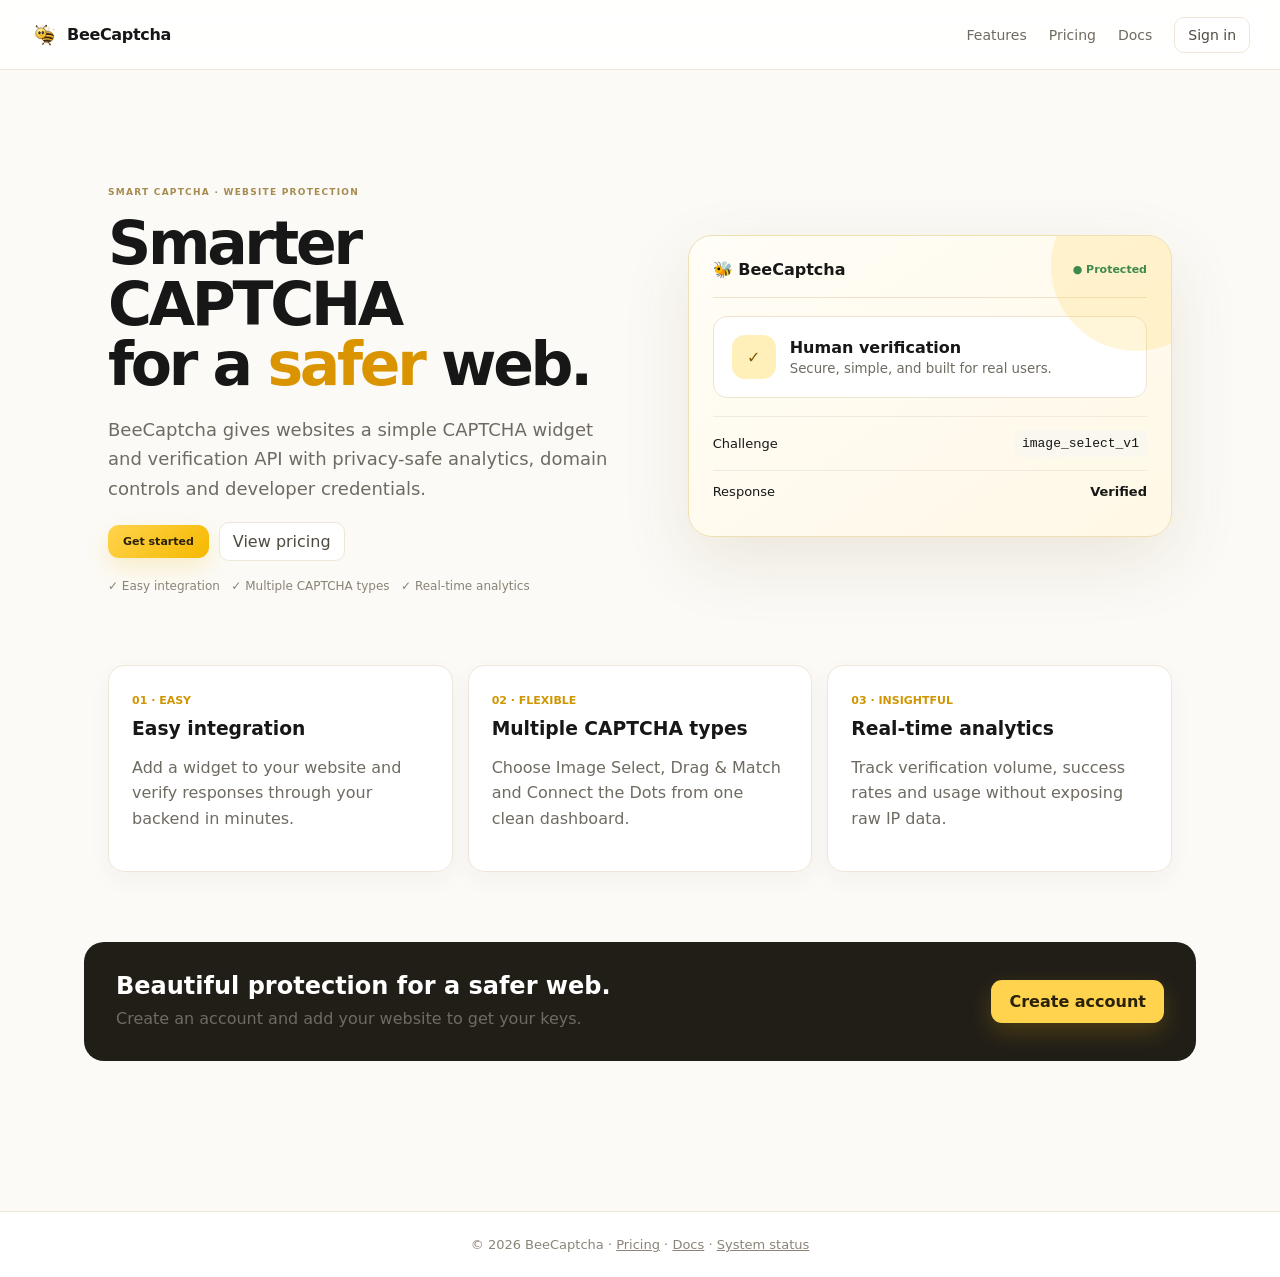
==== commit c9a5510a: "copy: reflect active CAPTCHA challenge types" ====
--- a/index.html
+++ b/index.html
@@ -23,13 +23,13 @@
   <div class="hero-card">
     <div class="mock-top"><span>🐝 BeeCaptcha</span><span class="status">● Protected</span></div>
     <div class="mock-box"><div class="shield">✓</div><div><b>Human verification</b><small>Secure, simple, and built for real users.</small></div></div>
-    <div class="mock-row"><span>Challenge</span><code>visual_select_v1</code></div>
+    <div class="mock-row"><span>Challenge</span><code>image_select_v1</code></div>
     <div class="mock-row"><span>Response</span><strong>Verified</strong></div>
   </div>
 </section>
 <section id="features" class="feature-grid">
   <article><b>01 · EASY</b><h3>Easy integration</h3><p>Add a widget to your website and verify responses through your backend in minutes.</p></article>
-  <article><b>02 · FLEXIBLE</b><h3>Multiple CAPTCHA types</h3><p>Choose visual, image, math and future CAPTCHA types from one clean dashboard.</p></article>
+  <article><b>02 · FLEXIBLE</b><h3>Multiple CAPTCHA types</h3><p>Choose Image Select, Drag &amp; Match and Connect the Dots from one clean dashboard.</p></article>
   <article><b>03 · INSIGHTFUL</b><h3>Real-time analytics</h3><p>Track verification volume, success rates and usage without exposing raw IP data.</p></article>
 </section>
 <section class="cta-band"><div><h2>Beautiful protection for a safer web.</h2><p>Create an account and add your website to get your keys.</p></div><a class="cta" href="login.html">Create account</a></section>
--- a/styles.css
+++ b/styles.css
@@ -90,3 +90,28 @@
 .docs-body header nav{display:flex;align-items:center;gap:22px;flex-wrap:wrap}.docs-body header nav a{color:#5f5a51;text-decoration:none}.docs-body header nav a.active{color:#161616;font-weight:700}
 .docs-wrap{width:min(1120px,92vw);margin:0 auto;padding:54px 0}.docs-hero{margin-bottom:28px;max-width:780px}.docs-hero h1{font-size:clamp(42px,7vw,72px);line-height:.98;letter-spacing:-.045em;margin:10px 0 18px}.docs-grid{display:grid;grid-template-columns:repeat(3,minmax(0,1fr));gap:18px}.docs-note{margin-top:18px}.status-list{display:grid;gap:10px;margin-bottom:20px}.status-row{display:flex;align-items:center;justify-content:space-between;gap:18px;padding:15px 16px;background:#fff;border:1px solid #ebe6dc;border-radius:14px}.status-row b{display:block}.status-row small{display:block;color:#77736b;margin-top:3px}.pill.pass{background:#e8f7ed;color:#1a7b42}.pill.fail{background:#fdebea;color:#a33a34}.pill.pending{background:#fff3c9;color:#8a6912}.detail-code{white-space:pre-wrap;overflow:auto}.docs-body footer{text-align:center;padding:26px;color:#77736b;font-size:13px}.docs-body footer a{color:inherit}
 @media(max-width:900px){.docs-grid{grid-template-columns:1fr}.docs-body header{padding:18px 5vw}}
+
+
+/* BeeCaptcha mascot polish: original vector bee used throughout the dashboard */
+.brand:before{content:"";display:block;flex:0 0 28px;width:28px;height:25px;font-size:0;line-height:0;background:url("bee-mascot.svg?v=bee-mascot-2") center/contain no-repeat}
+.app-sidebar .brand:before{width:29px;height:27px;flex-basis:29px}
+.hero-art{isolation:isolate;overflow:visible}
+
+.hero-art .bee-mascot{position:absolute;right:34px;top:0;display:block;width:188px;height:166px;object-fit:contain;filter:drop-shadow(0 9px 6px rgba(140,99,0,.12));animation:bee-float 5s ease-in-out infinite}
+@keyframes bee-float{0%,100%{transform:translateY(0) rotate(-2deg)}50%{transform:translateY(-6px) rotate(1deg)}}
+.empty-modern .empty-icon{display:grid;place-items:center;width:72px;height:62px;margin:0 auto 8px}
+.empty-modern .empty-bee{display:block;width:68px;height:58px;object-fit:contain;filter:drop-shadow(0 5px 5px rgba(140,99,0,.12))}
+@media(max-width:980px){.app-sidebar .brand:before{width:28px;height:26px;flex-basis:28px}.hero-art .bee-mascot{right:26px;width:174px;height:154px}}
+@media(max-width:760px){.hero-art{display:none}.empty-modern .empty-icon{width:62px;height:55px}.empty-modern .empty-bee{width:58px;height:50px}}
+
+/* Mascot final pass: single fluffy bee, no legacy translucent duplicate */
+.hero-art .bee-ghost{display:none!important;visibility:hidden!important}
+.hero-art .bee-mascot{right:26px;top:-8px;width:205px;height:190px;object-fit:contain;opacity:1;filter:drop-shadow(0 8px 7px rgba(117,76,0,.13));animation:bee-float 5s ease-in-out infinite}
+.empty-modern .empty-bee{width:76px;height:68px;object-fit:contain;opacity:1;filter:drop-shadow(0 4px 5px rgba(117,76,0,.1))}
+@media(max-width:980px){.hero-art .bee-mascot{right:18px;width:182px;height:170px}}
+
+
+/* Honest integration preview states */
+.integration-live-widget{display:block;max-width:440px;margin-top:14px}
+.integration-live-status{font-size:11px;color:#716b60;margin:10px 0 0;line-height:1.55}
+.integration-warning{margin-top:12px;padding:12px 14px;border:1px solid #f1d99a;border-radius:11px;background:#fff8df;color:#7a5a0b;font-size:11px;line-height:1.55}
